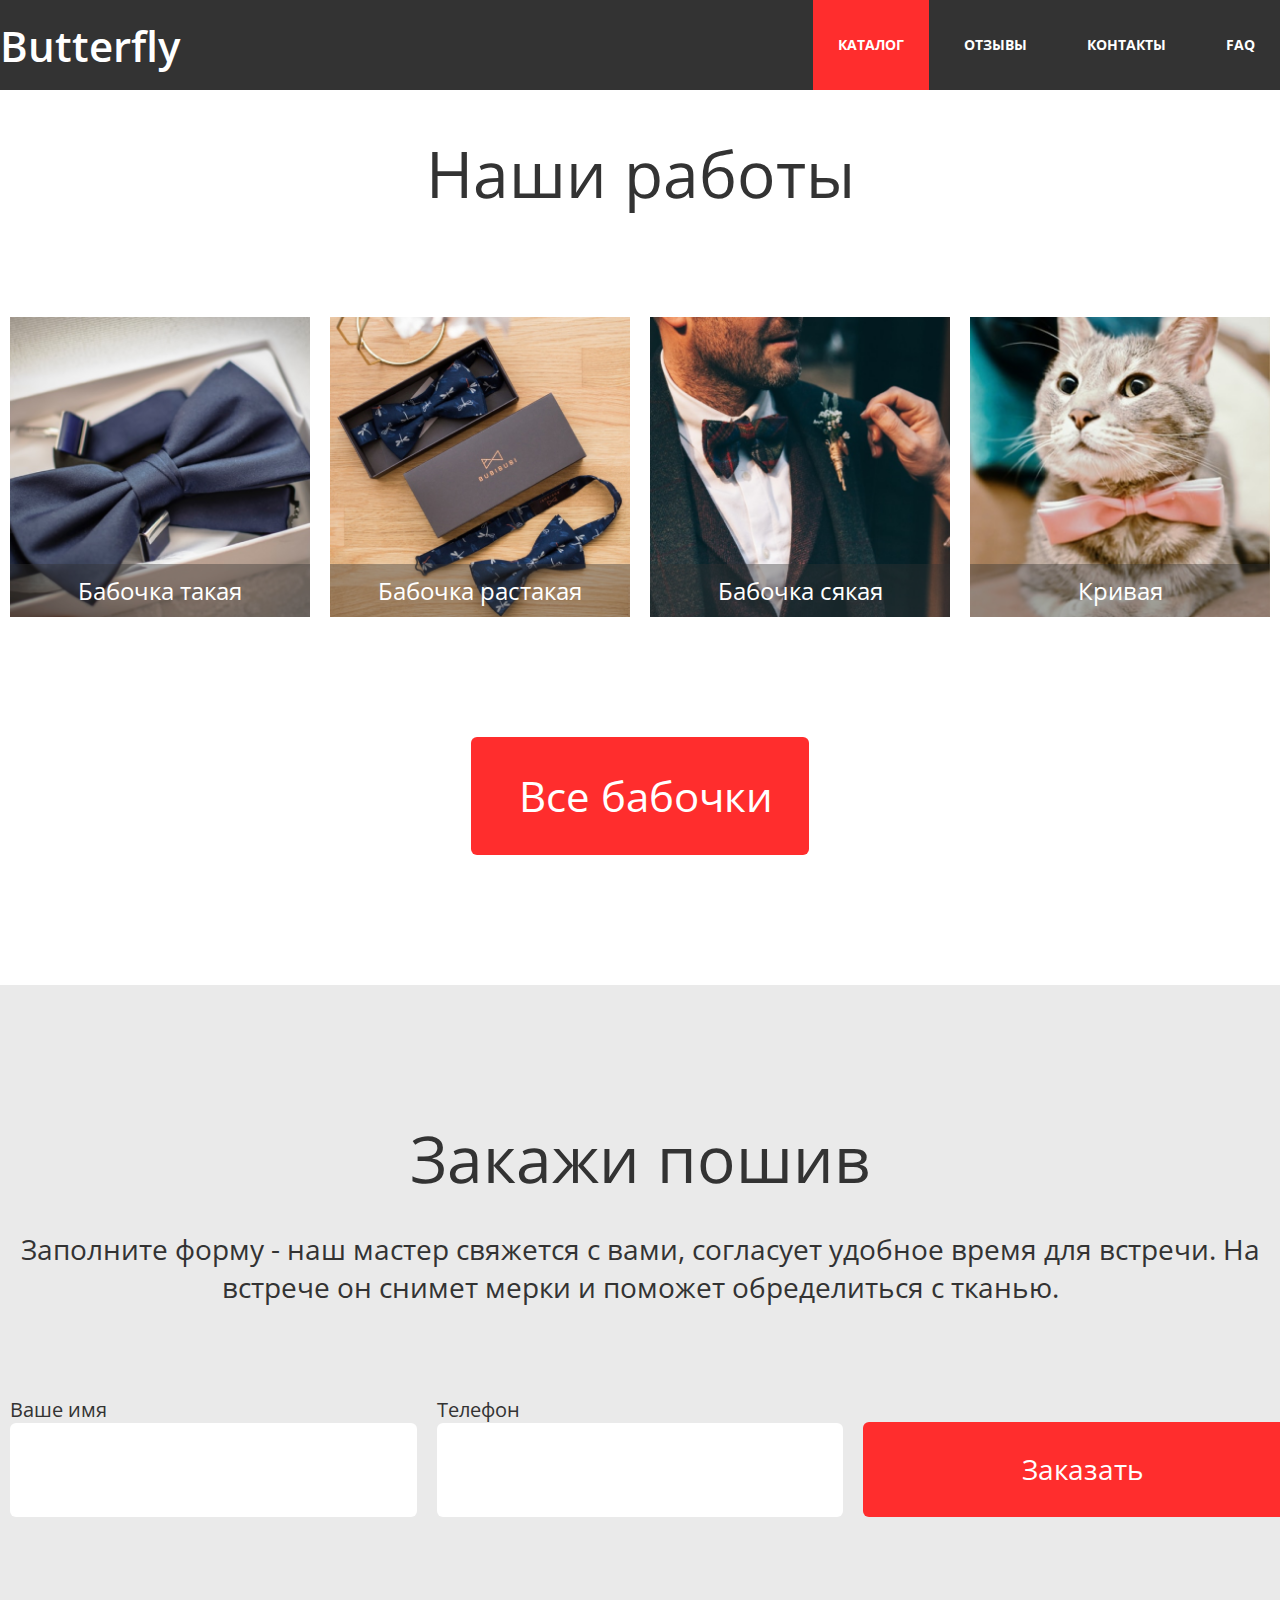
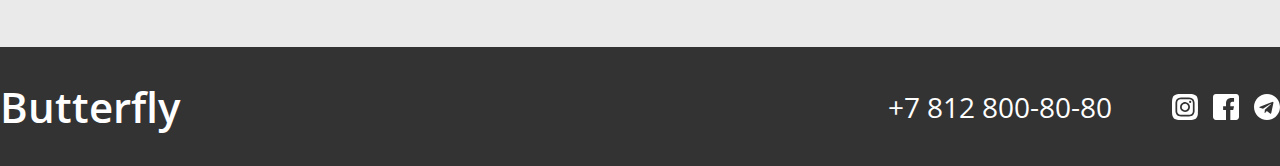
==== www/catalog.html @ e8d0cb8a "добавил вторую страницу,подключил jquery" ====
<!doctype html>
<html lang="ru">

<head>
  <meta charset="UTF-8">
  <meta name="viewport" content="width=device-width, initial-scale=1.0">
  <title>Butterfly</title>
  <link rel="stylesheet" href="style/style.css">
</head>

<body>
  <header class="header">
    <div class="header-inner">
      <div class="header-wrap">
        <a href="index.html" class="logo">Butterfly</a>
        <nav class="main-nav">
          <ul>
            <li><a href="">Каталог</a></li>
            <li><a href="">Отзывы</a></li>
            <li><a href="">Контакты</a></li>
            <li><a href="">FAQ</a></li>
          </ul>
        </nav>
        <button class="burger">menu</button>
      </div>
    </div>

  </header>

  <main>

    <section class="portfolio">
      <div class="portfolio-inner">
        <h2 class="portfolio-title">Наши работы</h2>
        <div class="portfolio-visual">
          <figure class="portfolio-figure">
            <img src="images/one-butterfly.png" alt="одна синяя галстук-бабочка" class="portfolio-image">
            <figcaption class="portfolio-desc">Бабочка такая</figcaption>
          </figure>
          <figure class="portfolio-figure">
            <img src="images/two-butterfly.jpg" alt="две синие галстук-бабочки" class="portfolio-image">
            <figcaption class="portfolio-desc">Бабочка растакая</figcaption>
          </figure>
          <figure class="portfolio-figure">
            <img src="images/men-butterfly.png" alt="мужчина в галстук-бабочке" class="portfolio-image">
            <figcaption class="portfolio-desc">Бабочка сякая</figcaption>
          </figure>
          <figure class="portfolio-figure">
            <img src="images/cat-butterfly.png" alt="кот в галстук-бабочке" class="portfolio-image">
            <figcaption class="portfolio-desc">Кривая</figcaption>
          </figure>
        </div>

      <a href="#" class="btn">       Все бабочки       </a>
      </div>
    </section>

    <section class="order">
      <div class="order-inner">
        <h2 class="order-title">Закажи пошив</h2>
        <p class="order-text">Заполните форму - наш мастер свяжется с вами, согласует удобное время для встречи. На встрече он снимет мерки и
          поможет обределиться с тканью.</p>
        <form action="#" class="form">
          <div class="form-field form-field-half">
            <label for="name" class="form-label">Ваше имя</label>
            <input id="name" type="text" class="form-input">
          </div>
          <div class="form-field form-field-half">
            <label for="phone" class="form-label">Телефон</label>
            <input id="phone" type="text" class="form-input">
          </div>
          <div class="form-field form-field-third">
            <button type="submit" class="btn btn-form">Заказать</button>
          </div>
        </form>
      </div>


    </section>
  </main>



  <footer class="footer">
    <div class="footer-inner">
      <div class="footer-wrap">
        <a href="#" class="logo">Butterfly</a>
        <a href="tel: +78008000000" class="phone">+7 812 800-80-80</a>
        <ul class="social">
          <li class="social-item">
            <a href="#" class="social-link" style="background-image: url(images/icon-instagram.svg);">
              <span class="social-text">Наш аккаунт в Инстаграмм</span>
            </a>
          </li>
          <li class="social-item">
            <a href="#" class="social-link" style="background-image: url(images/icon-facebook.svg);">
              <span class="social-text">Наш аккаунт в Facebook</span>
            </a>
          </li>
          <li class="social-item">
            <a href="#" class="social-link" style="background-image: url(images/icon-telegram.svg);">
              <span class="social-text">Наш аккаунт в Telegram</span>
            </a>
          </li>
      </div>
    </div>

  </footer>
  <script src="scripts/jquery-3.6.0.min.js"></script>
  <script src="scripts/script.js"></script>
</body>

</html>
---- www/style/style.css ----
/* open-sans-regular - latin_cyrillic */
@font-face {
  font-family: "Open Sans";
  font-style: normal;
  font-weight: 400;
  src: local(""), url("../fonts/open-sans-v27-latin_cyrillic-regular.woff2") format("woff2"), url("../fonts/open-sans-v27-latin_cyrillic-regular.woff") format("woff");
  /* Chrome 6+, Firefox 3.6+, IE 9+, Safari 5.1+ */
}
/* open-sans-600 - latin_cyrillic */
@font-face {
  font-family: "Open Sans";
  font-style: normal;
  font-weight: 600;
  src: local(""), url("../fonts/open-sans-v27-latin_cyrillic-600.woff2") format("woff2"), url("../fonts/open-sans-v27-latin_cyrillic-600.woff") format("woff");
  /* Chrome 6+, Firefox 3.6+, IE 9+, Safari 5.1+ */
}
/* open-sans-700 - latin_cyrillic */
@font-face {
  font-family: "Open Sans";
  font-style: normal;
  font-weight: 700;
  src: local(""), url("../fonts/open-sans-v27-latin_cyrillic-700.woff2") format("woff2"), url("../fonts/open-sans-v27-latin_cyrillic-700.woff") format("woff");
  /* Chrome 6+, Firefox 3.6+, IE 9+, Safari 5.1+ */
}
* {
  box-sizing: border-box;
}

body {
  margin: 0;
  font-family: "Open Sans", Arial, "Helvetica Neue", Helvetica, sans-serif;
}

img {
  display: block;
  width: 100%;
}

body {
  font-family: "Open Sans", Arial, "Helvetica Neue", Helvetica, sans-serif;
}

.header {
  position: fixed;
  top: 0;
  left: 0;
  z-index: 1000;
  width: 100%;
  background-color: #333333;
  color: #FFF;
}

.header-inner {
  max-width: 1293px;
  margin: 0 auto;
}

.header-wrap {
  display: flex;
  align-items: center;
}

.burger {
  display: none;
}
@media (max-width: 767px) {
  .burger {
    display: block;
    margin: 20px 0 20px auto;
  }
}

.logo {
  margin-right: auto;
  font-weight: 600;
  font-size: 42px;
  line-height: 57px;
  color: inherit;
  text-decoration: none;
}
@media (max-width: 1279px) {
  .logo {
    font-size: 36px;
    line-height: 49px;
  }
}
@media (max-width: 767px) {
  .logo {
    margin: 0;
    font-size: 28px;
    line-height: 38px;
  }
}

@media (max-width: 767px) {
  .main-nav {
    position: absolute;
    display: none;
    top: 100%;
    left: 0;
    width: 100%;
    padding: 15px 0 25px;
    background-color: #333333;
  }
}
.main-nav ul {
  display: flex;
  margin: 0;
  padding: 0;
  list-style: none;
}
@media (max-width: 767px) {
  .main-nav ul {
    display: initial;
    text-align: center;
  }
}
.main-nav li {
  padding: 33px 25px;
  margin-left: 10px;
}
@media (max-width: 767px) {
  .main-nav li {
    padding: 8px 25px;
    margin-top: 10px;
    margin-left: 0;
  }
}
.main-nav li:first-child {
  margin-left: 0;
  background-color: #FF2D2D;
}
@media (max-width: 767px) {
  .main-nav li:first-child {
    background-color: #333333;
  }
}
.main-nav a {
  font-weight: 700;
  font-size: 14px;
  line-height: 24px;
  color: inherit;
  text-decoration: none;
  text-transform: uppercase;
}

.promo {
  background-image: url(/images/bg-men-glasses.jpg);
  background-repeat: no-repeat;
  background-size: cover;
  background-position: center;
  text-align: center;
}

.promo-fade {
  padding-top: 235px;
  padding-bottom: 214px;
  background: rgba(51, 51, 51, 0.4);
}
@media (max-width: 1279px) {
  .promo-fade {
    padding-top: 220px;
    padding-bottom: 190px;
  }
}
@media (max-width: 767px) {
  .promo-fade {
    padding-top: 145px;
    padding-bottom: 100px;
  }
}

.promo-inner {
  max-width: 1293px;
  margin: 0 auto;
}

.promo-title {
  margin: 0 0 100px;
  font-weight: 600;
  font-size: 72px;
  line-height: 98px;
  color: #FFF;
}
@media (max-width: 1279px) {
  .promo-title {
    font-size: 54px;
    line-height: 74px;
  }
}
@media (max-width: 767px) {
  .promo-title {
    font-size: 32px;
    line-height: 44px;
    margin-bottom: 80px;
  }
}

.btn {
  display: inline-block;
  text-align: center;
  padding: 30px 36px 31px 48px;
  font-size: 42px;
  line-height: 57px;
  color: #FFF;
  background-color: #FF2D2D;
  border-radius: 6px;
  text-decoration: none;
}
@media (max-width: 767px) {
  .btn {
    padding: 20px 14px;
    font-size: 24px;
    line-height: 33px;
  }
}

.btn-form {
  position: absolute;
  bottom: 0;
  font-family: "Open Sans", Arial, "Helvetica Neue", Helvetica, sans-serif;
  width: 100%;
  font-size: 28px;
  line-height: 34px;
  border: none;
}
@media (max-width: 1279px) {
  .btn-form {
    position: relative;
    margin-top: 40px;
    top: 0;
  }
}

.portfolio {
  padding: 130px 0;
  text-align: center;
}
@media (max-width: 1279px) {
  .portfolio {
    padding: 120px 0;
  }
}
@media (max-width: 767px) {
  .portfolio {
    padding: 90px 0;
  }
}

.portfolio-inner {
  max-width: 1293px;
  margin: 0 auto;
}

.portfolio-title {
  margin: 0;
  font-family: "Open Sans", Arial, "Helvetica Neue", Helvetica, sans-serif;
  font-weight: 400;
  font-size: 64px;
  line-height: 87px;
  text-align: center;
  color: #333333;
}
@media (max-width: 1279px) {
  .portfolio-title {
    font-size: 60px;
    line-height: 82px;
  }
}
@media (max-width: 767px) {
  .portfolio-title {
    font-size: 36px;
    line-height: 49px;
  }
}

.portfolio-visual {
  display: flex;
  justify-content: space-between;
  margin-top: 100px;
  margin-bottom: 120px;
}
@media (max-width: 1279px) {
  .portfolio-visual {
    display: flex;
    flex-wrap: wrap;
    margin: 80px 0;
  }
}
@media (max-width: 767px) {
  .portfolio-visual {
    display: block;
    margin: 60px 0;
  }
}

.portfolio-figure {
  flex-basis: 50%;
  position: relative;
  margin: 0 10px;
}
@media (max-width: 1279px) {
  .portfolio-figure {
    flex-basis: 50%;
    margin: 10px;
    margin-left: -10px;
    margin-right: -10px;
  }
}
@media (max-width: 767px) {
  .portfolio-figure {
    margin-left: 0;
    margin-right: 0;
    margin-top: 20px;
  }
}

.portfolio-desc {
  position: absolute;
  left: 0;
  bottom: 0;
  width: 100%;
  padding: 10px 15px;
  font-size: 24px;
  line-height: 33px;
  background-color: rgba(51, 51, 51, 0.4);
  color: #FFF;
}
@media (max-width: 1279px) {
  .portfolio-desc {
    padding: 20px 0;
  }
}
@media (max-width: 767px) {
  .portfolio-desc {
    padding: 20px 0;
  }
}

.order {
  padding: 130px 0;
  background-color: rgba(51, 51, 51, 0.1);
}

.order-inner {
  max-width: 1293px;
  margin: 0 auto;
}

.order-title {
  margin: 0;
  font-family: "Open Sans", Arial, "Helvetica Neue", Helvetica, sans-serif;
  font-weight: 400;
  font-size: 64px;
  line-height: 87px;
  text-align: center;
  color: #333333;
}
@media (max-width: 1279px) {
  .order-title {
    font-size: 60px;
    line-height: 82px;
  }
}
@media (max-width: 767px) {
  .order-title {
    font-size: 36px;
    line-height: 49px;
  }
}

.order-text {
  font-size: 28px;
  line-height: 38px;
  text-align: center;
  color: #333333;
}
@media (max-width: 767px) {
  .order-text {
    font-size: 18px;
    line-height: 25px;
  }
}

.form {
  display: flex;
  flex-wrap: wrap;
  width: 100%;
  margin-top: 90px;
}

.form-field {
  flex-basis: 33.33%;
  padding-left: 10px;
  padding-right: 10px;
}
@media (max-width: 1279px) {
  .form-field {
    flex-basis: 50%;
  }
}
@media (max-width: 767px) {
  .form-field {
    flex-basis: 100%;
  }
}

@media (max-width: 767px) {
  .form-field-half {
    padding: 0;
  }
}

.form-field-third {
  position: relative;
}
@media (max-width: 1279px) {
  .form-field-third {
    flex-basis: 100%;
    padding: 0;
  }
}

.form-label {
  margin-bottom: 8px;
  font-size: 20px;
  line-height: 27px;
  color: #333333;
}

.form-input {
  width: 100%;
  padding: 30px;
  font-family: "Open Sans", Arial, "Helvetica Neue", Helvetica, sans-serif;
  font-size: 28px;
  line-height: 34px;
  background-color: #FFF;
  color: #333333;
  border: none;
  border-radius: 6px;
}

.footer {
  padding: 31px 0;
  color: #FFF;
  background-color: #333333;
}
@media (max-width: 767px) {
  .footer {
    padding-bottom: 35px;
  }
}

.footer-inner {
  max-width: 1293px;
  margin: 0 auto;
}

.footer-wrap {
  display: flex;
  align-items: center;
}
@media (max-width: 767px) {
  .footer-wrap {
    flex-direction: column;
  }
}

.phone {
  margin-right: 45px;
  font-size: 28px;
  line-height: 38px;
  text-decoration: none;
  color: inherit;
}
@media (max-width: 1279px) {
  .phone {
    margin-right: 35px;
  }
}
@media (max-width: 767px) {
  .phone {
    margin: 0;
    padding-top: 30px;
    padding-bottom: 15px;
  }
}

.social {
  display: flex;
  padding: 0;
  margin: 0;
  list-style: none;
}

.social-link {
  display: block;
  margin-left: 15px;
  width: 26px;
  height: 26px;
  background-repeat: no-repeat;
  background-size: contain;
  background-position: center;
}

.social-text {
  opacity: 0;
  font-size: 1px;
}
/*# sourceMappingURL=[data-uri] */
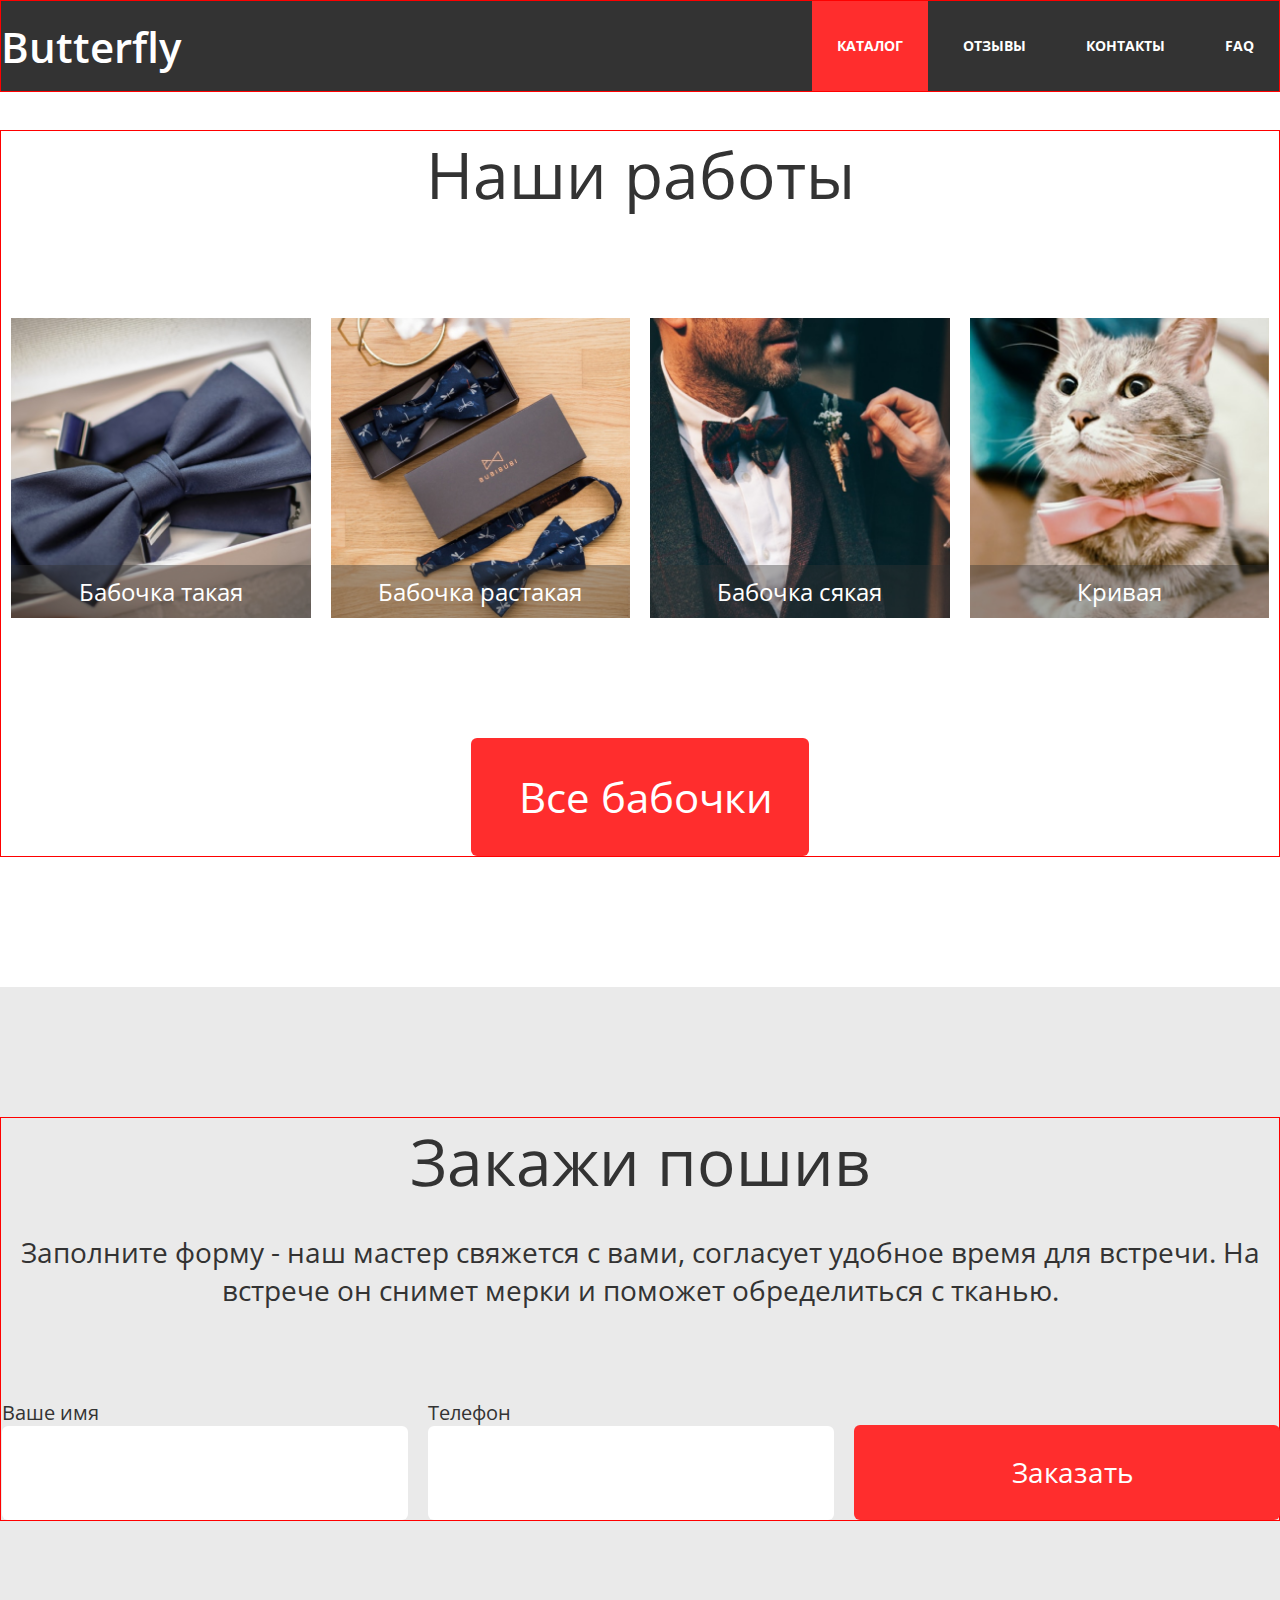
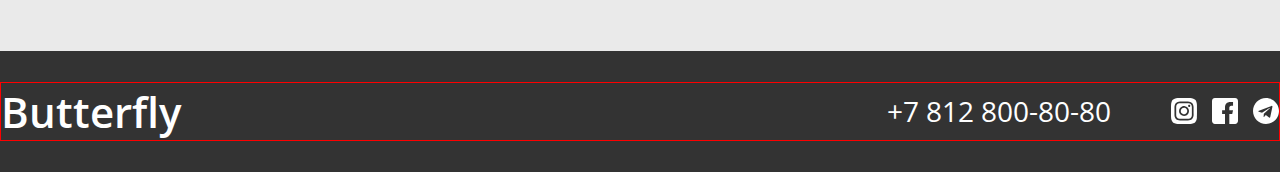
==== commit 37ad9ac2: "сделал страницу отзывов,слайдер,кнопки prev и next" ====
--- a/www/catalog.html
+++ b/www/catalog.html
@@ -15,10 +15,10 @@
         <a href="index.html" class="logo">Butterfly</a>
         <nav class="main-nav">
           <ul>
-            <li><a href="">Каталог</a></li>
-            <li><a href="">Отзывы</a></li>
-            <li><a href="">Контакты</a></li>
-            <li><a href="">FAQ</a></li>
+            <li><a href="catalog.html">Каталог</a></li>
+            <li><a href="reviews.html">Отзывы</a></li>
+            <li><a href="contacts.html">Контакты</a></li>
+            <li><a href="faq.html">FAQ</a></li>
           </ul>
         </nav>
         <button class="burger">menu</button>
--- a/www/style/style.css
+++ b/www/style/style.css
@@ -38,6 +38,99 @@
 
 body {
   font-family: "Open Sans", Arial, "Helvetica Neue", Helvetica, sans-serif;
+}
+
+/* Slider */
+.slick-slider {
+  position: relative;
+  display: block;
+  box-sizing: border-box;
+  -webkit-touch-callout: none;
+  -webkit-user-select: none;
+  -khtml-user-select: none;
+  -moz-user-select: none;
+  -ms-user-select: none;
+  user-select: none;
+  -ms-touch-action: pan-y;
+  touch-action: pan-y;
+  -webkit-tap-highlight-color: transparent;
+}
+
+.slick-list {
+  position: relative;
+  overflow: hidden;
+  display: block;
+  margin: 0;
+  padding: 0;
+}
+.slick-list:focus {
+  outline: none;
+}
+.slick-list.dragging {
+  cursor: pointer;
+  cursor: hand;
+}
+
+.slick-slider .slick-track,
+.slick-slider .slick-list {
+  -webkit-transform: translate3d(0, 0, 0);
+  -moz-transform: translate3d(0, 0, 0);
+  -ms-transform: translate3d(0, 0, 0);
+  -o-transform: translate3d(0, 0, 0);
+  transform: translate3d(0, 0, 0);
+}
+
+.slick-track {
+  position: relative;
+  left: 0;
+  top: 0;
+  display: block;
+  margin-left: auto;
+  margin-right: auto;
+}
+.slick-track:before, .slick-track:after {
+  content: "";
+  display: table;
+}
+.slick-track:after {
+  clear: both;
+}
+.slick-loading .slick-track {
+  visibility: hidden;
+}
+
+.slick-slide {
+  float: left;
+  height: 100%;
+  min-height: 1px;
+  display: none;
+}
+[dir=rtl] .slick-slide {
+  float: right;
+}
+.slick-slide img {
+  display: block;
+}
+.slick-slide.slick-loading img {
+  display: none;
+}
+.slick-slide.dragging img {
+  pointer-events: none;
+}
+.slick-initialized .slick-slide {
+  display: block;
+}
+.slick-loading .slick-slide {
+  visibility: hidden;
+}
+.slick-vertical .slick-slide {
+  display: block;
+  height: auto;
+  border: 1px solid transparent;
+}
+
+.slick-arrow.slick-hidden {
+  display: none;
 }
 
 .header {
@@ -53,6 +146,7 @@
 .header-inner {
   max-width: 1293px;
   margin: 0 auto;
+  border: 1px solid red;
 }
 
 .header-wrap {
@@ -92,6 +186,16 @@
   }
 }
 
+@media (min-width: 1280px) {
+  .main-nav {
+    display: block !important;
+  }
+}
+@media (min-width: 768px) {
+  .main-nav {
+    display: block !important;
+  }
+}
 @media (max-width: 767px) {
   .main-nav {
     position: absolute;
@@ -173,6 +277,7 @@
 .promo-inner {
   max-width: 1293px;
   margin: 0 auto;
+  border: 1px solid red;
 }
 
 .promo-title {
@@ -206,6 +311,7 @@
   background-color: #FF2D2D;
   border-radius: 6px;
   text-decoration: none;
+  cursor: pointer;
 }
 @media (max-width: 767px) {
   .btn {
@@ -250,6 +356,7 @@
 .portfolio-inner {
   max-width: 1293px;
   margin: 0 auto;
+  border: 1px solid red;
 }
 
 .portfolio-title {
@@ -345,6 +452,7 @@
 .order-inner {
   max-width: 1293px;
   margin: 0 auto;
+  border: 1px solid red;
 }
 
 .order-title {
@@ -382,11 +490,100 @@
   }
 }
 
+.contacts {
+  padding-top: 230px;
+  padding-bottom: 130px;
+}
+
+.contacts-inner {
+  max-width: 1293px;
+  margin: 0 auto;
+  border: 1px solid red;
+}
+
+.contacts-title {
+  margin: 0;
+  font-family: "Open Sans", Arial, "Helvetica Neue", Helvetica, sans-serif;
+  font-weight: 400;
+  font-size: 64px;
+  line-height: 87px;
+  text-align: center;
+  color: #333333;
+}
+@media (max-width: 1279px) {
+  .contacts-title {
+    font-size: 60px;
+    line-height: 82px;
+  }
+}
+@media (max-width: 767px) {
+  .contacts-title {
+    font-size: 36px;
+    line-height: 49px;
+  }
+}
+
+.contacts-wrap {
+  display: flex;
+}
+
+.contacts-content {
+  display: none;
+}
+.contacts-content.active {
+  display: block;
+}
+
+.contacts-text {
+  flex-basis: 40%;
+  font-size: 24px;
+  line-height: 33px;
+  list-style: none;
+}
+.contacts-text li {
+  list-style: none;
+  margin-bottom: 20px;
+}
+
+.contacts-visual {
+  flex-basis: 60%;
+}
+
+.tabs {
+  display: flex;
+  justify-content: center;
+  margin-top: 80px;
+  margin-bottom: 40px;
+  padding: 0;
+  list-style: none;
+}
+
+.tabs-item {
+  margin: 0 25px;
+}
+
+.tabs-link {
+  font-weight: 600;
+  font-size: 22px;
+  line-height: 24px;
+  color: rgba(0, 0, 0, 0.8);
+  text-decoration: none;
+  text-transform: uppercase;
+}
+.tabs-link.active {
+  color: red;
+}
+
 .form {
   display: flex;
   flex-wrap: wrap;
   width: 100%;
   margin-top: 90px;
+}
+@media (min-width: 1280px) {
+  .form {
+    margin-left: -9px;
+  }
 }
 
 .form-field {
@@ -454,6 +651,7 @@
 .footer-inner {
   max-width: 1293px;
   margin: 0 auto;
+  border: 1px solid red;
 }
 
 .footer-wrap {
@@ -507,4 +705,198 @@
   opacity: 0;
   font-size: 1px;
 }
-/*# sourceMappingURL=[data-uri] */
+
+.faq {
+  padding-top: 240px;
+  padding-bottom: 130px;
+}
+
+.faq-inner {
+  max-width: 1293px;
+  margin: 0 auto;
+  border: 1px solid red;
+}
+
+.faq-title {
+  margin: 0;
+  font-family: "Open Sans", Arial, "Helvetica Neue", Helvetica, sans-serif;
+  font-weight: 400;
+  font-size: 64px;
+  line-height: 87px;
+  text-align: center;
+  color: #333333;
+  margin-bottom: 80px;
+}
+@media (max-width: 1279px) {
+  .faq-title {
+    font-size: 60px;
+    line-height: 82px;
+  }
+}
+@media (max-width: 767px) {
+  .faq-title {
+    font-size: 36px;
+    line-height: 49px;
+  }
+}
+
+.accordeon {
+  margin-top: 40px;
+  border: 1px solid rgba(255, 45, 45, 0.2);
+  border-radius: 4px;
+}
+
+.accordeon-question {
+  position: relative;
+  display: block;
+  width: 100%;
+  padding: 30px;
+  text-align: left;
+  font-family: "Open Sans", Arial, "Helvetica Neue", Helvetica, sans-serif;
+  font-weight: 300;
+  font-size: 36px;
+  line-height: 49px;
+  background-color: #fff;
+  border: none;
+  cursor: pointer;
+}
+
+.accordeon-answear {
+  display: none;
+  font-weight: 300;
+  font-size: 18px;
+  line-height: 25px;
+  padding-top: 25px;
+  padding-bottom: 25px;
+  padding-left: 25px;
+}
+
+.accordeon-icon {
+  position: absolute;
+  width: 40px;
+  height: 40px;
+  left: 1206.11px;
+  top: 31px;
+}
+
+.accordeon-icon-minus {
+  height: 2px;
+  top: 49px;
+}
+
+.reviews {
+  padding-top: 240px;
+  padding-bottom: 130px;
+}
+
+.reviews-inner {
+  max-width: 1293px;
+  margin: 0 auto;
+  border: 1px solid red;
+}
+
+.reviews-title {
+  margin: 0;
+  font-family: "Open Sans", Arial, "Helvetica Neue", Helvetica, sans-serif;
+  font-weight: 400;
+  font-size: 64px;
+  line-height: 87px;
+  text-align: center;
+  color: #333333;
+}
+@media (max-width: 1279px) {
+  .reviews-title {
+    font-size: 60px;
+    line-height: 82px;
+  }
+}
+@media (max-width: 767px) {
+  .reviews-title {
+    font-size: 36px;
+    line-height: 49px;
+  }
+}
+
+.reviews-wrap {
+  margin-top: 80px;
+  width: 66.66%;
+  margin: 70px auto 0;
+}
+
+.reviews-ava {
+  flex-basis: 37, 5%;
+}
+
+.reviews-photo {
+  width: 304px;
+  height: 304px;
+}
+
+.reviews-content {
+  flex-basis: 62, 5%;
+  margin-left: 22px;
+}
+
+.review-name {
+  font-size: 48px;
+  line-height: 65px;
+}
+
+.review-quote {
+  margin: 40px 0 0 0;
+  font-size: 24px;
+  line-height: 33px;
+}
+
+.reviews-slider {
+  position: relative;
+  display: flex !important;
+}
+
+.slick-arrow {
+  position: absolute;
+  top: 0;
+  bottom: 0;
+  margin: auto;
+  width: 60px;
+  height: 60px;
+  font-size: 0;
+  border: none;
+  background-size: contain;
+  cursor: pointer;
+}
+
+.slick-prev {
+  background-image: url("../images/arrow-prev.png");
+  left: -198px;
+}
+
+.slick-next {
+  background-image: url("../images/arrow-next.png");
+  right: -198px;
+}
+
+.slick-dots {
+  display: flex;
+  justify-content: center;
+  padding: 0;
+  margin: 0;
+  list-style: none;
+}
+.slick-dots li {
+  margin: 0 5px;
+}
+.slick-dots .slick-active button {
+  background-color: #FF2D2D;
+}
+.slick-dots button {
+  width: 18px;
+  height: 18px;
+  padding: 0;
+  font-size: 0;
+  border: 2px solid #FF2D2D;
+  border-radius: 50%;
+  background-color: rgba(0, 0, 0, 0);
+  cursor: pointer;
+}
+/*# sourceMappingURL=[data-uri] */
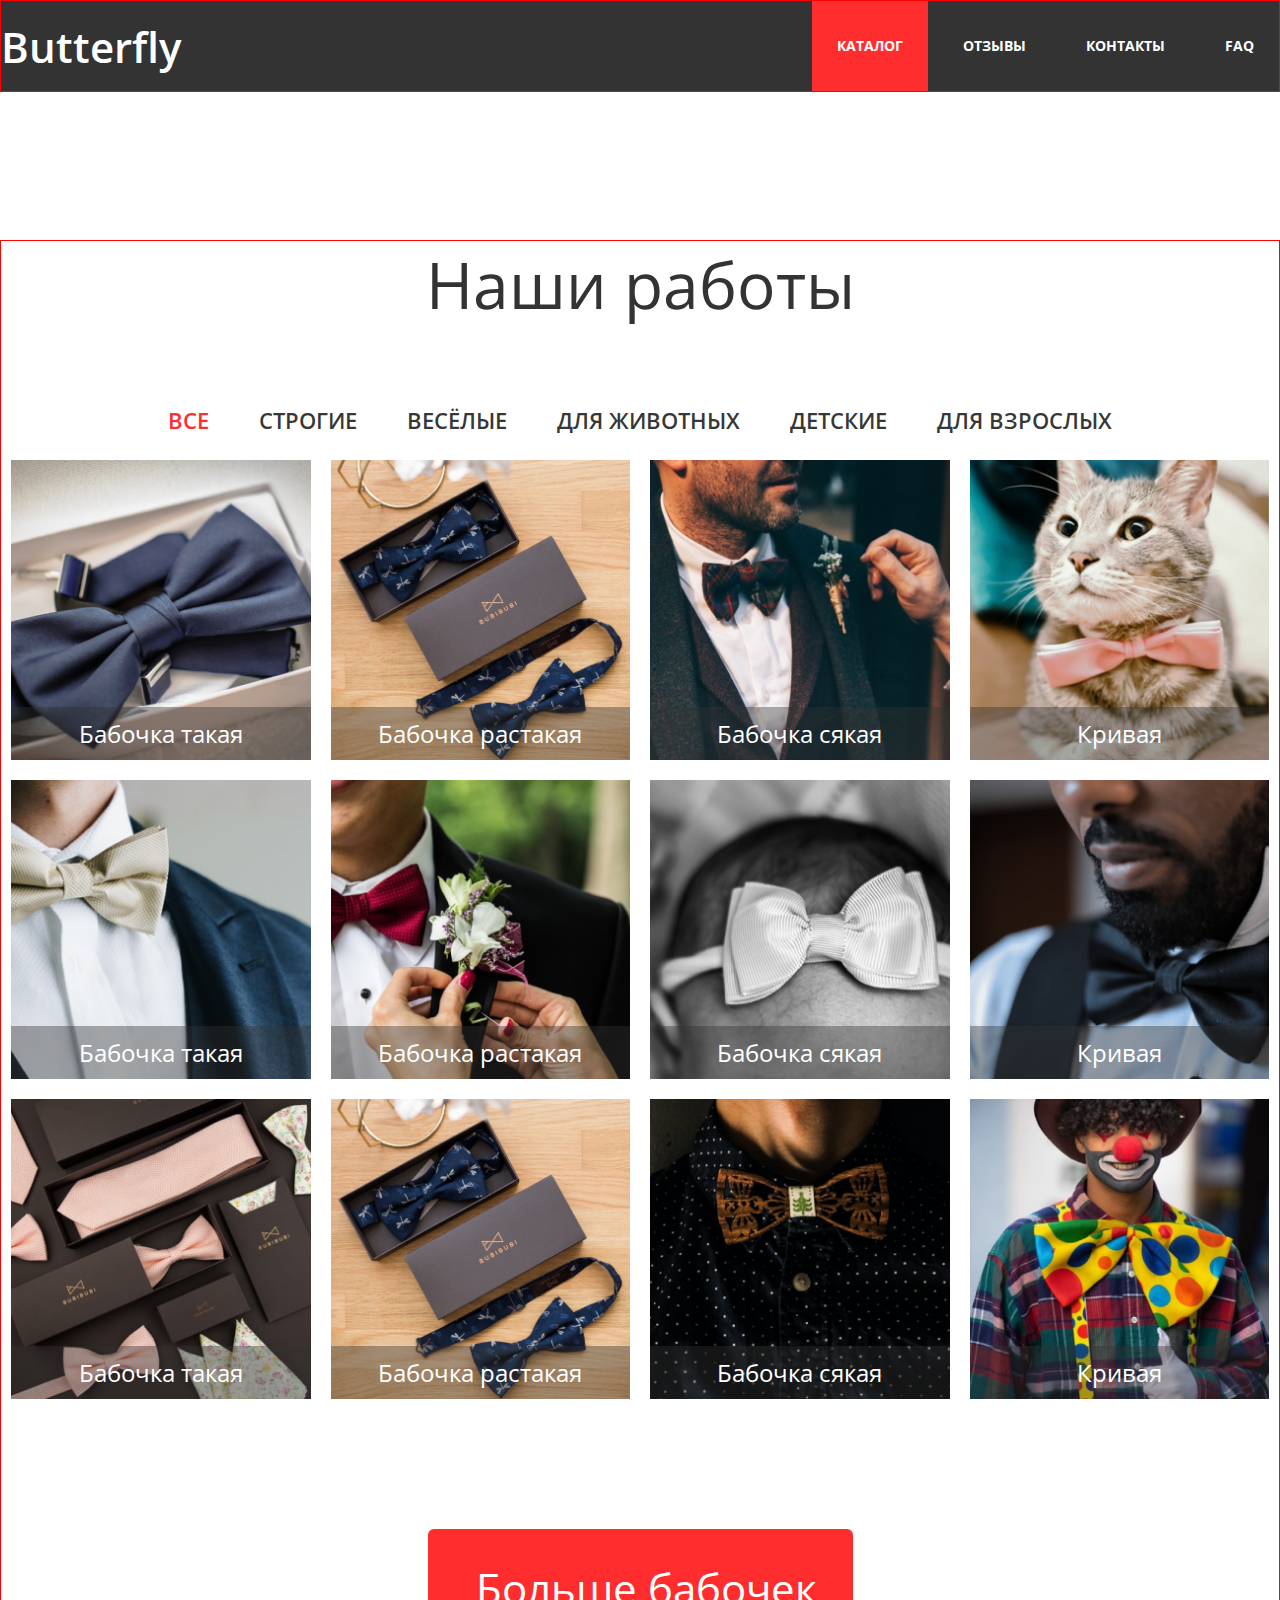
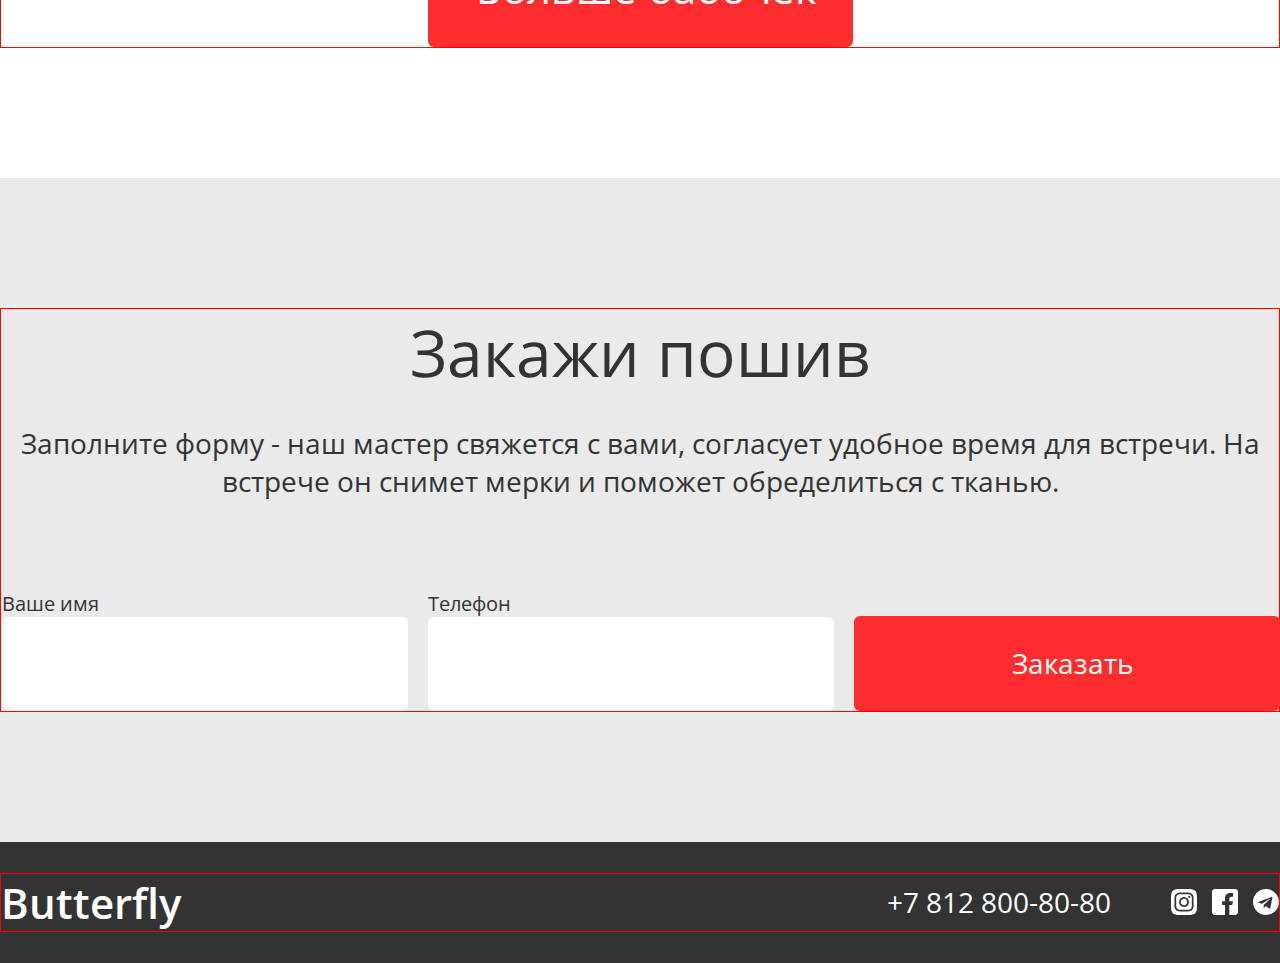
==== commit 76dbfb1d: "сделал фильтрацию на странице каталога" ====
--- a/www/catalog.html
+++ b/www/catalog.html
@@ -29,29 +29,107 @@
 
   <main>
 
-    <section class="portfolio">
+    <section class="portfolio portfolio-catalog">
       <div class="portfolio-inner">
         <h2 class="portfolio-title">Наши работы</h2>
-        <div class="portfolio-visual">
-          <figure class="portfolio-figure">
-            <img src="images/one-butterfly.png" alt="одна синяя галстук-бабочка" class="portfolio-image">
+
+        <ul class="filter">
+          <li class="filter-item">
+            <a href="#" class="filter-link active" data-filter="all">Все</a>
+          </li>
+          <li class="filter-item">
+            <a href="#" class="filter-link" data-filter="strict">Строгие</a>
+          </li>
+          <li class="filter-item">
+            <a href="#" class="filter-link" data-filter="fun">Весёлые</a>
+          </li>
+          <li class="filter-item">
+            <a href="#" class="filter-link" data-filter="pets">Для животных</a>
+          </li>
+          <li class="filter-item">
+            <a href="#" class="filter-link" data-filter="kids">Детские</a>
+          </li>
+          <li class="filter-item">
+            <a href="#" class="filter-link" data-filter="adult">Для взрослых</a>
+          </li>
+        </ul>
+
+        <ul class="catalog-list">
+          <li class="catalog-item" data-type="strict">
+            <figure class="portfolio-figure">
+            <img src="images/one-butterfly.png" alt="" class="portfolio-image">
             <figcaption class="portfolio-desc">Бабочка такая</figcaption>
           </figure>
-          <figure class="portfolio-figure">
-            <img src="images/two-butterfly.jpg" alt="две синие галстук-бабочки" class="portfolio-image">
+        </li>
+          <li class="catalog-item" data-type="strict">
+            <figure class="portfolio-figure">
+            <img src="images/two-butterfly.jpg" alt="" class="portfolio-image">
             <figcaption class="portfolio-desc">Бабочка растакая</figcaption>
           </figure>
-          <figure class="portfolio-figure">
-            <img src="images/men-butterfly.png" alt="мужчина в галстук-бабочке" class="portfolio-image">
+        </li>
+          <li class="catalog-item" data-type="adult">
+            <figure class="portfolio-figure">
+            <img src="images/men-butterfly.png" alt="" class="portfolio-image">
             <figcaption class="portfolio-desc">Бабочка сякая</figcaption>
           </figure>
-          <figure class="portfolio-figure">
-            <img src="images/cat-butterfly.png" alt="кот в галстук-бабочке" class="portfolio-image">
+        </li>
+          <li class="catalog-item" data-type="pets">
+            <figure class="portfolio-figure">
+            <img src="images/cat-butterfly.png" alt="" class="portfolio-image">
             <figcaption class="portfolio-desc">Кривая</figcaption>
           </figure>
-        </div>
+        </li>
+          <li class="catalog-item" data-type="adult">
+            <figure class="portfolio-figure">
+            <img src="images/btfly-5.png" alt="" class="portfolio-image">
+            <figcaption class="portfolio-desc">Бабочка такая</figcaption>
+          </figure>
+        </li>
+          <li class="catalog-item" data-type="adult">
+            <figure class="portfolio-figure">
+            <img src="images/btfly-6.png" alt="" class="portfolio-image">
+            <figcaption class="portfolio-desc">Бабочка растакая</figcaption>
+          </figure>
+        </li>
+          <li class="catalog-item" data-type="kids">
+            <figure class="portfolio-figure">
+            <img src="images/btfly-7.png" alt="" class="portfolio-image">
+            <figcaption class="portfolio-desc">Бабочка сякая</figcaption>
+          </figure>
+        </li>
+          <li class="catalog-item" data-type="adult">
+            <figure class="portfolio-figure">
+            <img src="images/btfly-8.png" alt="" class="portfolio-image">
+            <figcaption class="portfolio-desc">Кривая</figcaption>
+          </figure>
+        </li>
+          <li class="catalog-item" data-type="strict">
+            <figure class="portfolio-figure">
+            <img src="images/btfly-9.png" alt="" class="portfolio-image">
+            <figcaption class="portfolio-desc">Бабочка такая</figcaption>
+          </figure>
+        </li>
+          <li class="catalog-item" data-type="strict">
+            <figure class="portfolio-figure">
+            <img src="images/btfly-10.png" alt="" class="portfolio-image">
+            <figcaption class="portfolio-desc">Бабочка растакая</figcaption>
+          </figure>
+        </li>
+          <li class="catalog-item" data-type="fun">
+            <figure class="portfolio-figure">
+            <img src="images/btfly-11.png" alt="" class="portfolio-image">
+            <figcaption class="portfolio-desc">Бабочка сякая</figcaption>
+          </figure>
+        </li>
+          <li class="catalog-item" data-type="fun">
+            <figure class="portfolio-figure">
+            <img src="images/btfly-12.png" alt="" class="portfolio-image">
+            <figcaption class="portfolio-desc">Кривая</figcaption>
+          </figure>
+        </li>
+        </ul>
 
-      <a href="#" class="btn">       Все бабочки       </a>
+      <a href="#" class="btn">Больше бабочек</a>
       </div>
     </section>
 
--- a/www/style/style.css
+++ b/www/style/style.css
@@ -144,7 +144,7 @@
 }
 
 .header-inner {
-  max-width: 1293px;
+  max-width: 1288px;
   margin: 0 auto;
   border: 1px solid red;
 }
@@ -275,7 +275,7 @@
 }
 
 .promo-inner {
-  max-width: 1293px;
+  max-width: 1288px;
   margin: 0 auto;
   border: 1px solid red;
 }
@@ -353,8 +353,12 @@
   }
 }
 
+.portfolio-catalog {
+  padding-top: 240px;
+}
+
 .portfolio-inner {
-  max-width: 1293px;
+  max-width: 1288px;
   margin: 0 auto;
   border: 1px solid red;
 }
@@ -444,13 +448,56 @@
   }
 }
 
+.filter {
+  display: flex;
+  justify-content: center;
+  padding: 0;
+  margin-top: 80px;
+  list-style: none;
+}
+
+.filter-item {
+  margin-left: 50px;
+}
+.filter-item:first-child {
+  margin-left: 0;
+}
+
+.filter-link {
+  font-weight: 600;
+  font-size: 22px;
+  line-height: 24px;
+  color: rgba(0, 0, 0, 0.8);
+  text-decoration: none;
+  text-transform: uppercase;
+}
+.filter-link.active {
+  color: #FF2D2D;
+}
+
+.catalog-list {
+  display: flex;
+  width: 100%;
+  flex-wrap: wrap;
+  list-style: none;
+  padding: 0;
+  padding-bottom: 120px;
+  margin: 0;
+}
+
+.catalog-item {
+  flex-basis: 25%;
+  margin-top: 10px;
+  margin-bottom: 10px;
+}
+
 .order {
   padding: 130px 0;
   background-color: rgba(51, 51, 51, 0.1);
 }
 
 .order-inner {
-  max-width: 1293px;
+  max-width: 1288px;
   margin: 0 auto;
   border: 1px solid red;
 }
@@ -496,7 +543,7 @@
 }
 
 .contacts-inner {
-  max-width: 1293px;
+  max-width: 1288px;
   margin: 0 auto;
   border: 1px solid red;
 }
@@ -649,7 +696,7 @@
 }
 
 .footer-inner {
-  max-width: 1293px;
+  max-width: 1288px;
   margin: 0 auto;
   border: 1px solid red;
 }
@@ -712,7 +759,7 @@
 }
 
 .faq-inner {
-  max-width: 1293px;
+  max-width: 1288px;
   margin: 0 auto;
   border: 1px solid red;
 }
@@ -790,7 +837,7 @@
 }
 
 .reviews-inner {
-  max-width: 1293px;
+  max-width: 1288px;
   margin: 0 auto;
   border: 1px solid red;
 }
@@ -899,4 +946,4 @@
   background-color: rgba(0, 0, 0, 0);
   cursor: pointer;
 }
-/*# sourceMappingURL=[data-uri] */
+/*# sourceMappingURL=[data-uri] */
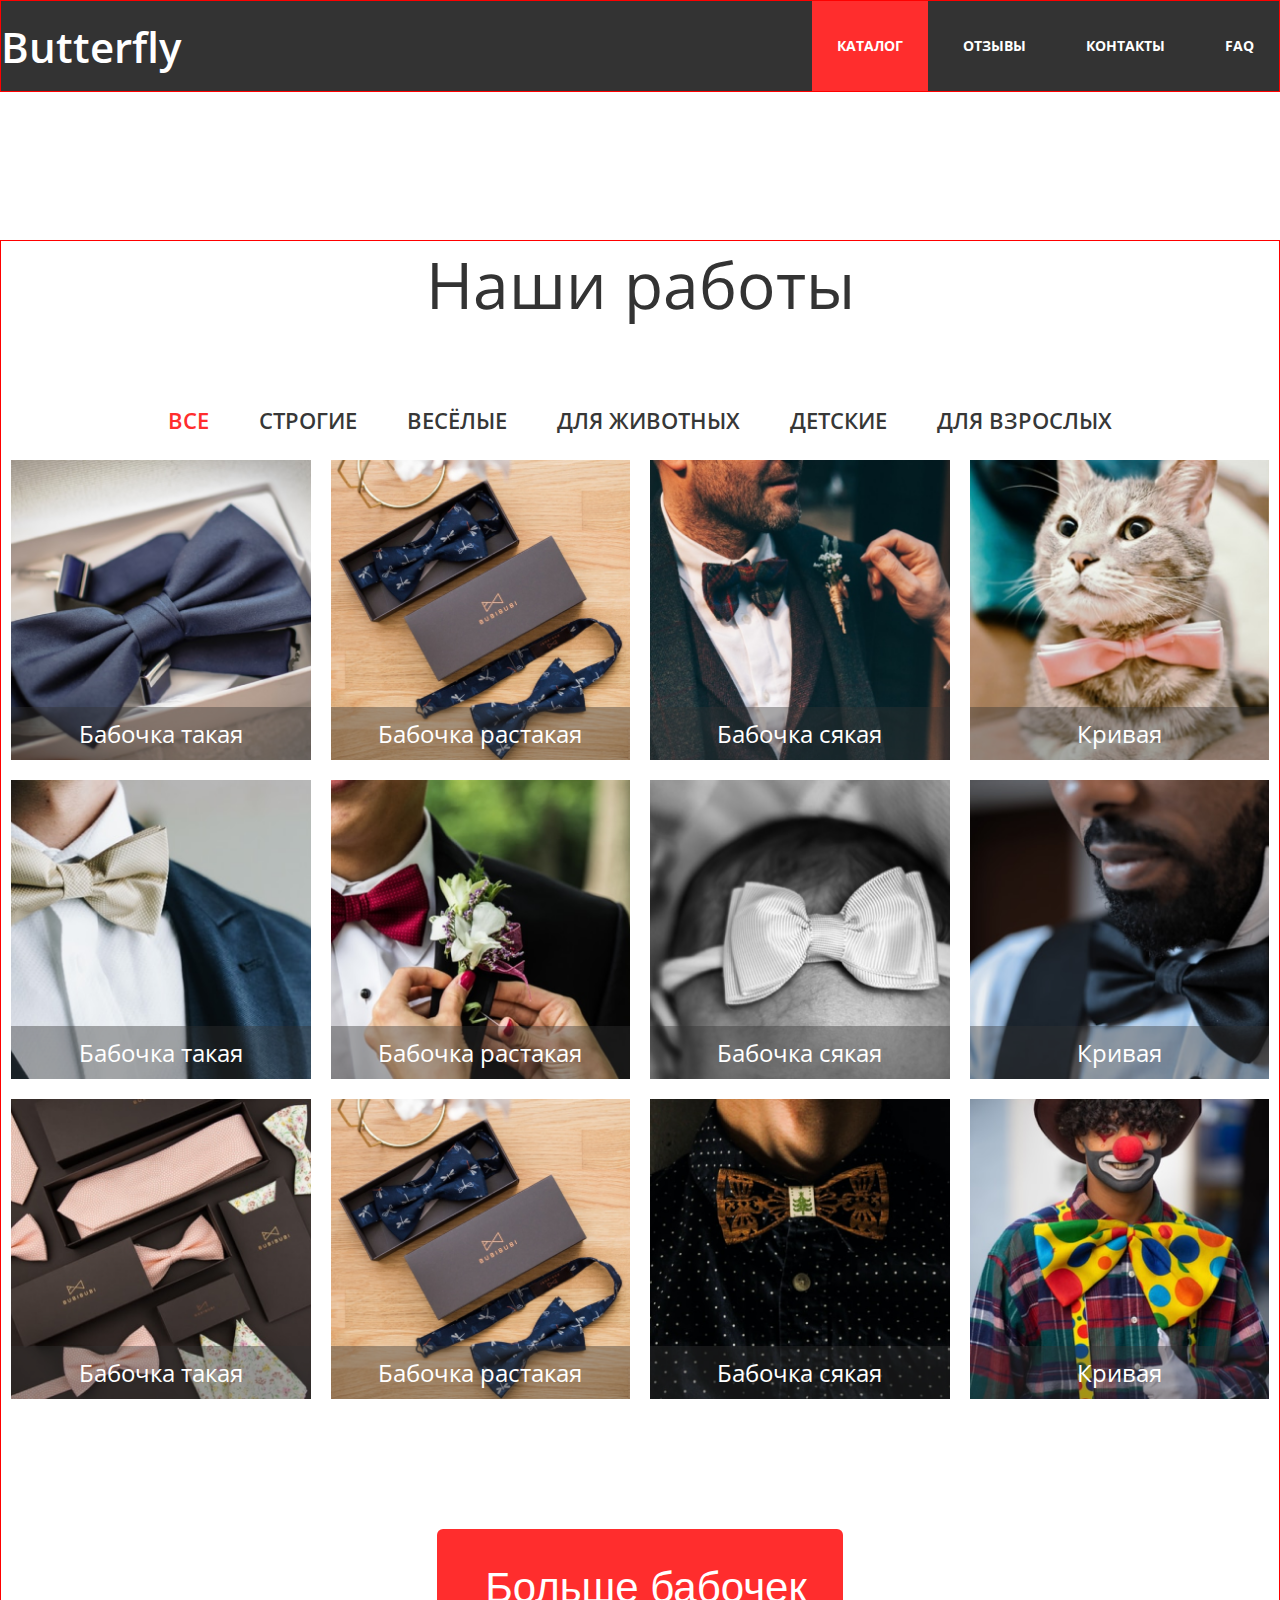
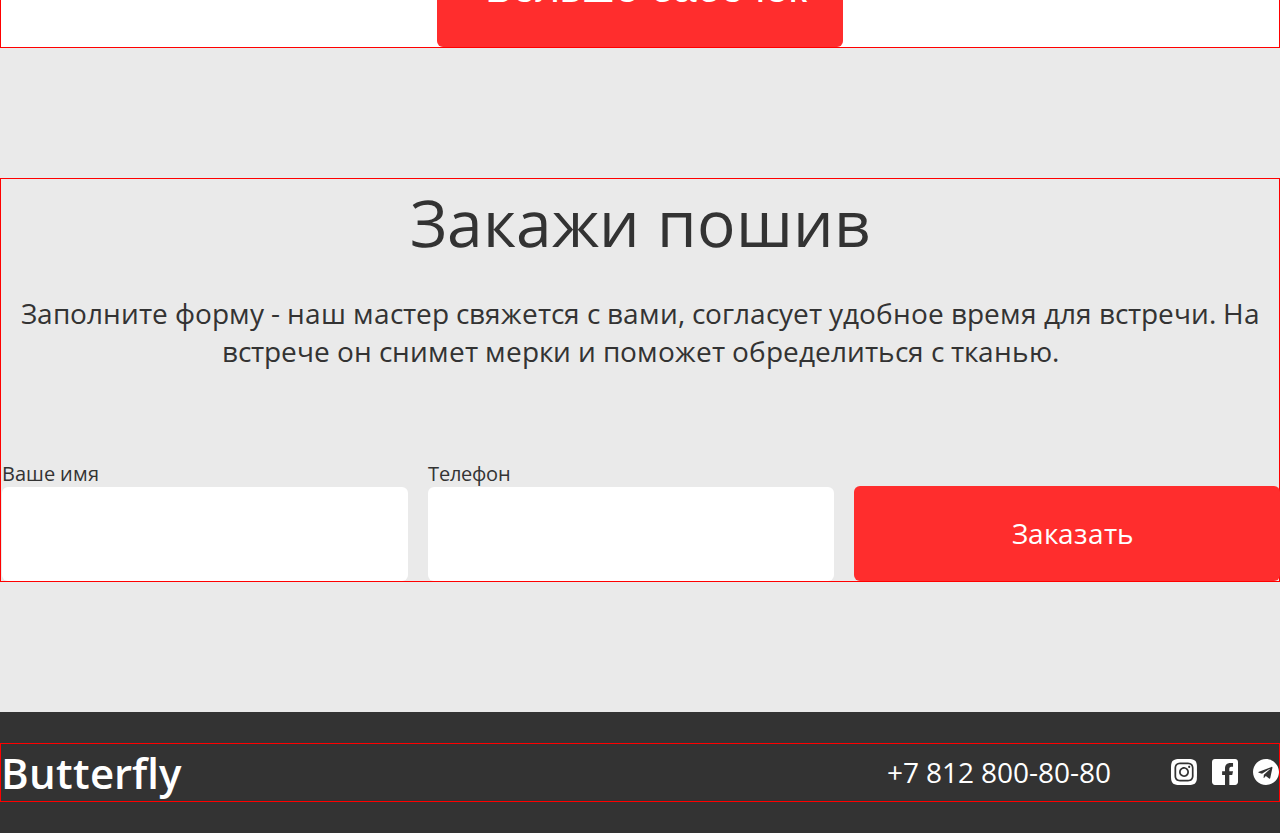
==== commit 566f43d3: "ajax,добавление контента без перезагрузки страницы" ====
--- a/www/catalog.html
+++ b/www/catalog.html
@@ -29,9 +29,9 @@
 
   <main>
 
-    <section class="portfolio portfolio-catalog">
-      <div class="portfolio-inner">
-        <h2 class="portfolio-title">Наши работы</h2>
+    <section class="catalog">
+      <div class="catalog-inner">
+        <h2 class="catalog-title">Наши работы</h2>
 
         <ul class="filter">
           <li class="filter-item">
@@ -57,25 +57,25 @@
         <ul class="catalog-list">
           <li class="catalog-item" data-type="strict">
             <figure class="portfolio-figure">
-            <img src="images/one-butterfly.png" alt="" class="portfolio-image">
+            <img src="images/one-butterfly.png" alt="Одна бабочка " class="portfolio-image">
             <figcaption class="portfolio-desc">Бабочка такая</figcaption>
           </figure>
         </li>
           <li class="catalog-item" data-type="strict">
             <figure class="portfolio-figure">
-            <img src="images/two-butterfly.jpg" alt="" class="portfolio-image">
+            <img src="images/two-butterfly.jpg" alt="Две бабочки" class="portfolio-image">
             <figcaption class="portfolio-desc">Бабочка растакая</figcaption>
           </figure>
         </li>
           <li class="catalog-item" data-type="adult">
             <figure class="portfolio-figure">
-            <img src="images/men-butterfly.png" alt="" class="portfolio-image">
+            <img src="images/men-butterfly.png" alt="Мужская бабочка" class="portfolio-image">
             <figcaption class="portfolio-desc">Бабочка сякая</figcaption>
           </figure>
         </li>
           <li class="catalog-item" data-type="pets">
             <figure class="portfolio-figure">
-            <img src="images/cat-butterfly.png" alt="" class="portfolio-image">
+            <img src="images/cat-butterfly.png" alt="Кошачья бабочка" class="portfolio-image">
             <figcaption class="portfolio-desc">Кривая</figcaption>
           </figure>
         </li>
@@ -129,7 +129,7 @@
         </li>
         </ul>
 
-      <a href="#" class="btn">Больше бабочек</a>
+      <button class="btn j-catalog-btn">Больше бабочек</button>
       </div>
     </section>
 
--- a/www/style/style.css
+++ b/www/style/style.css
@@ -338,6 +338,10 @@
   }
 }
 
+.j-catalog-btn {
+  border: none;
+}
+
 .portfolio {
   padding: 130px 0;
   text-align: center;
@@ -351,10 +355,6 @@
   .portfolio {
     padding: 90px 0;
   }
-}
-
-.portfolio-catalog {
-  padding-top: 240px;
 }
 
 .portfolio-inner {
@@ -445,6 +445,39 @@
 @media (max-width: 767px) {
   .portfolio-desc {
     padding: 20px 0;
+  }
+}
+
+.catalog {
+  padding-top: 240px;
+  text-align: center;
+}
+
+.catalog-inner {
+  max-width: 1288px;
+  margin: 0 auto;
+  border: 1px solid red;
+}
+
+.catalog-title {
+  margin: 0;
+  font-family: "Open Sans", Arial, "Helvetica Neue", Helvetica, sans-serif;
+  font-weight: 400;
+  font-size: 64px;
+  line-height: 87px;
+  text-align: center;
+  color: #333333;
+}
+@media (max-width: 1279px) {
+  .catalog-title {
+    font-size: 60px;
+    line-height: 82px;
+  }
+}
+@media (max-width: 767px) {
+  .catalog-title {
+    font-size: 36px;
+    line-height: 49px;
   }
 }
 
@@ -946,4 +979,4 @@
   background-color: rgba(0, 0, 0, 0);
   cursor: pointer;
 }
-/*# sourceMappingURL=[data-uri] */
+/*# sourceMappingURL=[data-uri] */
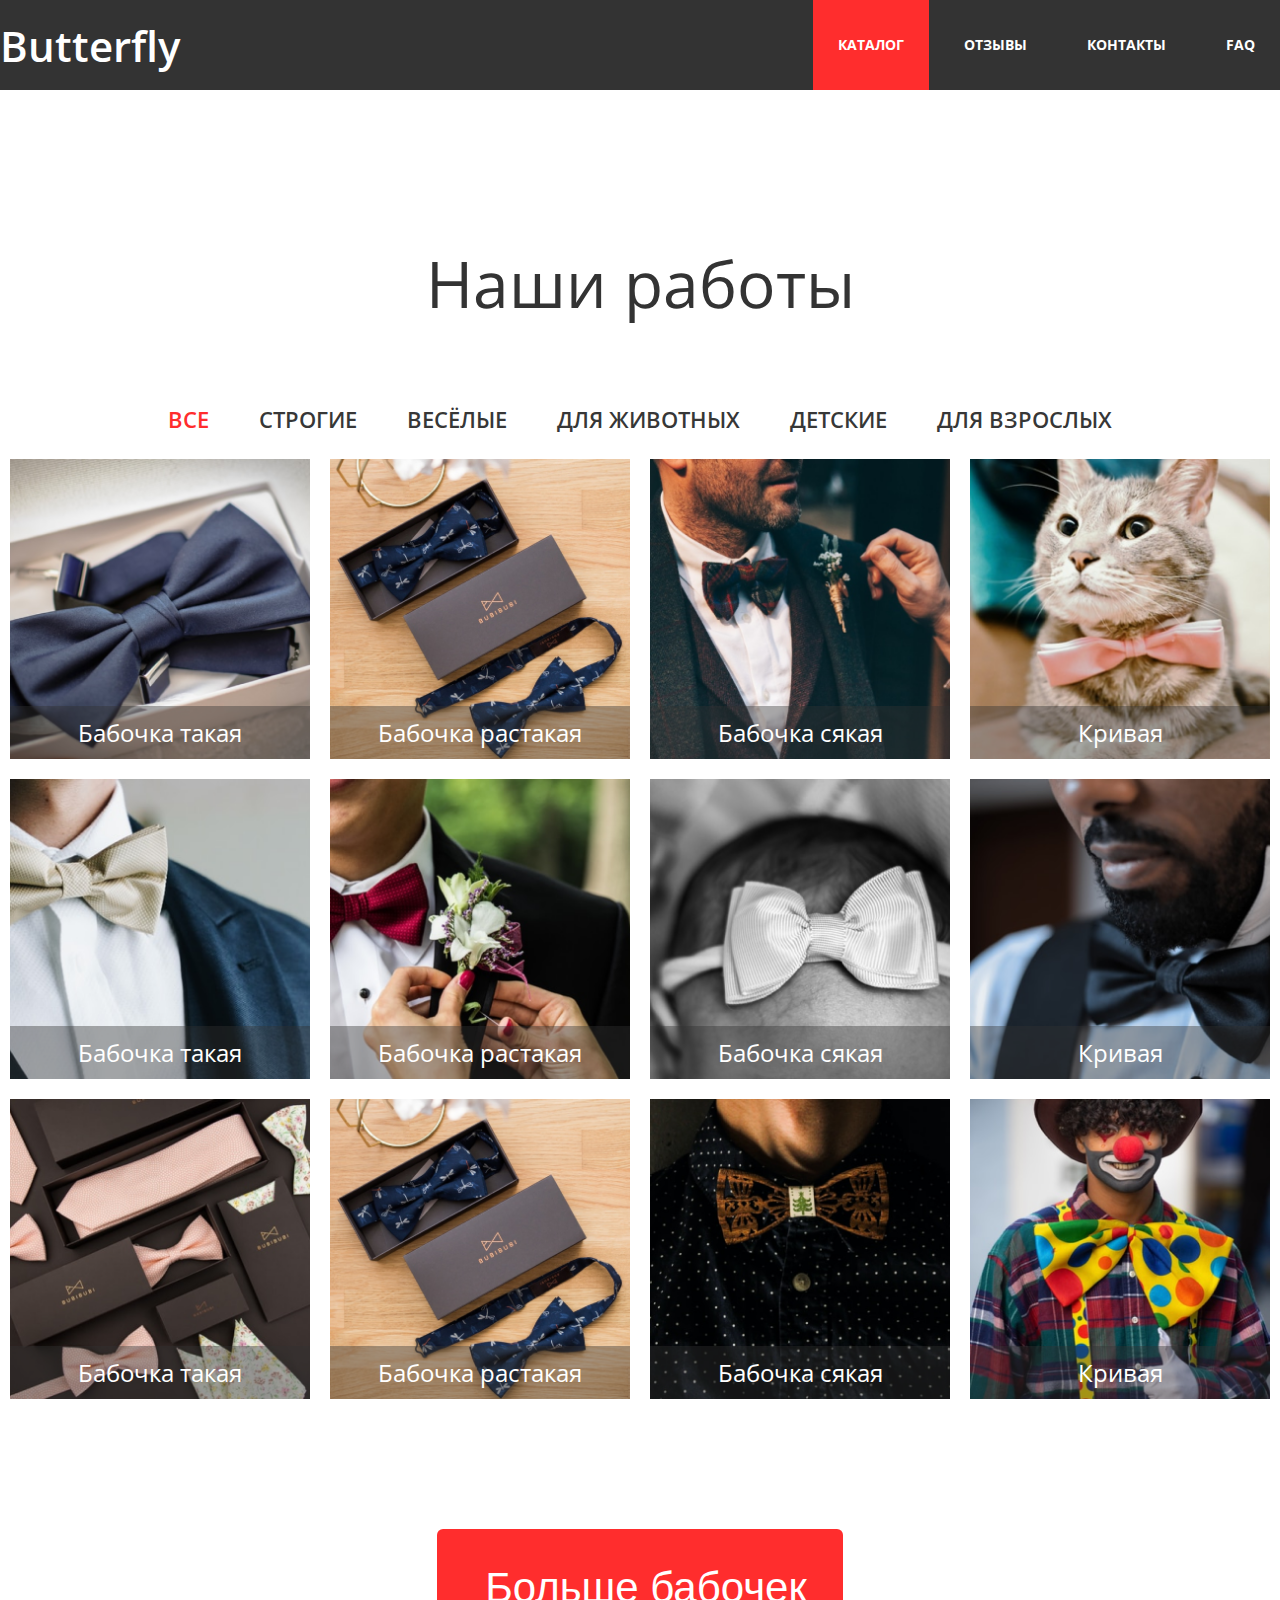
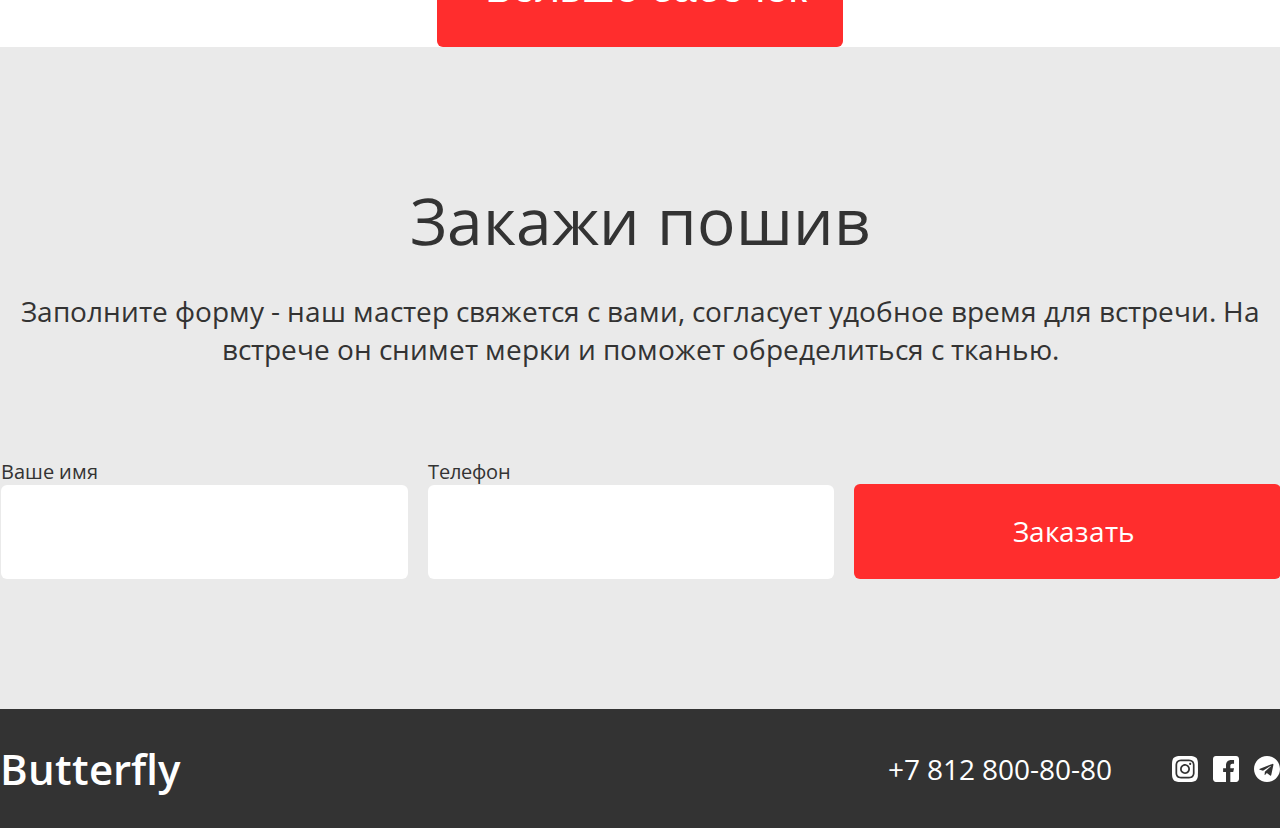
==== commit 9263144d: "доделал AJAX" ====
--- a/www/catalog.html
+++ b/www/catalog.html
@@ -14,14 +14,14 @@
       <div class="header-wrap">
         <a href="index.html" class="logo">Butterfly</a>
         <nav class="main-nav">
-          <ul>
-            <li><a href="catalog.html">Каталог</a></li>
-            <li><a href="reviews.html">Отзывы</a></li>
-            <li><a href="contacts.html">Контакты</a></li>
-            <li><a href="faq.html">FAQ</a></li>
+          <ul class="main-nav-list">
+            <li class="main-nav-item"><a class="main-nav-link active" href="catalog.html">Каталог</a></li>
+            <li class="main-nav-item"><a class="main-nav-link" href="reviews.html">Отзывы</a></li>
+            <li class="main-nav-item"><a class="main-nav-link" href="contacts.html">Контакты</a></li>
+            <li class="main-nav-item"><a class="main-nav-link" href="faq.html">FAQ</a></li>
           </ul>
         </nav>
-        <button class="burger">menu</button>
+        <button class="burger" style="background-image: url(images/hamburger-menu.png);">menu</button>
       </div>
     </div>
 
@@ -57,16 +57,16 @@
         <ul class="catalog-list">
           <li class="catalog-item" data-type="strict">
             <figure class="portfolio-figure">
-            <img src="images/one-butterfly.png" alt="Одна бабочка " class="portfolio-image">
-            <figcaption class="portfolio-desc">Бабочка такая</figcaption>
-          </figure>
-        </li>
+              <img src="images/one-butterfly.png" alt="Одна бабочка " class="portfolio-image">
+              <figcaption class="portfolio-desc">Бабочка такая</figcaption>
+            </figure>
+          </li>
           <li class="catalog-item" data-type="strict">
-            <figure class="portfolio-figure">
-            <img src="images/two-butterfly.jpg" alt="Две бабочки" class="portfolio-image">
-            <figcaption class="portfolio-desc">Бабочка растакая</figcaption>
-          </figure>
-        </li>
+              <figure class="portfolio-figure">
+              <img src="images/two-butterfly.jpg" alt="Две бабочки" class="portfolio-image">
+              <figcaption class="portfolio-desc">Бабочка растакая</figcaption>
+            </figure>
+          </li>
           <li class="catalog-item" data-type="adult">
             <figure class="portfolio-figure">
             <img src="images/men-butterfly.png" alt="Мужская бабочка" class="portfolio-image">
--- a/www/style/style.css
+++ b/www/style/style.css
@@ -146,7 +146,6 @@
 .header-inner {
   max-width: 1288px;
   margin: 0 auto;
-  border: 1px solid red;
 }
 
 .header-wrap {
@@ -156,11 +155,16 @@
 
 .burger {
   display: none;
+  font-size: 0px;
+  width: 30px;
+  height: 30px;
+  border: none;
+  background-color: #333333;
 }
 @media (max-width: 767px) {
   .burger {
     display: block;
-    margin: 20px 0 20px auto;
+    margin: 20px 16px 20px auto;
   }
 }
 
@@ -277,7 +281,6 @@
 .promo-inner {
   max-width: 1288px;
   margin: 0 auto;
-  border: 1px solid red;
 }
 
 .promo-title {
@@ -360,7 +363,6 @@
 .portfolio-inner {
   max-width: 1288px;
   margin: 0 auto;
-  border: 1px solid red;
 }
 
 .portfolio-title {
@@ -456,7 +458,6 @@
 .catalog-inner {
   max-width: 1288px;
   margin: 0 auto;
-  border: 1px solid red;
 }
 
 .catalog-title {
@@ -488,12 +489,42 @@
   margin-top: 80px;
   list-style: none;
 }
+@media (max-width: 1279px) {
+  .filter {
+    width: 100%;
+    margin-top: 70px;
+  }
+}
+@media (max-width: 767px) {
+  .filter {
+    display: block;
+    margin-top: 50px;
+    text-align: center;
+  }
+}
 
 .filter-item {
   margin-left: 50px;
 }
 .filter-item:first-child {
   margin-left: 0;
+}
+@media (max-width: 767px) {
+  .filter-item:first-child {
+    margin-left: 25px;
+  }
+}
+@media (max-width: 767px) {
+  .filter-item {
+    padding: 10px;
+    margin-left: 25px;
+    margin-right: 25px;
+    margin-top: 5px;
+    margin-bottom: 5px;
+    border: 1px solid #000;
+    border-radius: 6px;
+    background-color: #333333;
+  }
 }
 
 .filter-link {
@@ -506,6 +537,11 @@
 }
 .filter-link.active {
   color: #FF2D2D;
+}
+@media (max-width: 767px) {
+  .filter-link {
+    color: #fff;
+  }
 }
 
 .catalog-list {
@@ -523,6 +559,16 @@
   margin-top: 10px;
   margin-bottom: 10px;
 }
+@media (max-width: 1279px) {
+  .catalog-item {
+    flex-basis: 50%;
+  }
+}
+@media (max-width: 767px) {
+  .catalog-item {
+    flex-basis: 100%;
+  }
+}
 
 .order {
   padding: 130px 0;
@@ -532,7 +578,6 @@
 .order-inner {
   max-width: 1288px;
   margin: 0 auto;
-  border: 1px solid red;
 }
 
 .order-title {
@@ -574,11 +619,22 @@
   padding-top: 230px;
   padding-bottom: 130px;
 }
+@media (max-width: 1279px) {
+  .contacts {
+    padding-top: 220px;
+    padding-bottom: 120px;
+  }
+}
+@media (max-width: 767px) {
+  .contacts {
+    padding-top: 200px;
+    padding-bottom: 90px;
+  }
+}
 
 .contacts-inner {
   max-width: 1288px;
   margin: 0 auto;
-  border: 1px solid red;
 }
 
 .contacts-title {
@@ -606,6 +662,11 @@
 .contacts-wrap {
   display: flex;
 }
+@media (max-width: 767px) {
+  .contacts-wrap {
+    display: block;
+  }
+}
 
 .contacts-content {
   display: none;
@@ -623,6 +684,12 @@
 .contacts-text li {
   list-style: none;
   margin-bottom: 20px;
+}
+@media (max-width: 1279px) {
+  .contacts-text {
+    font-size: 18px;
+    line-height: 25px;
+  }
 }
 
 .contacts-visual {
@@ -637,9 +704,32 @@
   padding: 0;
   list-style: none;
 }
+@media (max-width: 1279px) {
+  .tabs {
+    margin-top: 70px;
+  }
+}
+@media (max-width: 767px) {
+  .tabs {
+    display: block;
+    text-align: center;
+    margin-bottom: 10px;
+  }
+}
 
 .tabs-item {
   margin: 0 25px;
+}
+@media (max-width: 767px) {
+  .tabs-item {
+    padding: 10px;
+    margin-top: 5px;
+    margin-bottom: 5px;
+    border: 1px solid #000;
+    border-radius: 6px;
+    color: #fff;
+    background-color: #333333;
+  }
 }
 
 .tabs-link {
@@ -652,6 +742,11 @@
 }
 .tabs-link.active {
   color: red;
+}
+@media (max-width: 767px) {
+  .tabs-link {
+    color: #fff;
+  }
 }
 
 .form {
@@ -731,7 +826,6 @@
 .footer-inner {
   max-width: 1288px;
   margin: 0 auto;
-  border: 1px solid red;
 }
 
 .footer-wrap {
@@ -790,11 +884,22 @@
   padding-top: 240px;
   padding-bottom: 130px;
 }
+@media (max-width: 1279px) {
+  .faq {
+    padding-top: 230px;
+    padding-bottom: 120px;
+  }
+}
+@media (max-width: 767px) {
+  .faq {
+    padding-top: 200px;
+    padding-bottom: 90px;
+  }
+}
 
 .faq-inner {
   max-width: 1288px;
   margin: 0 auto;
-  border: 1px solid red;
 }
 
 .faq-title {
@@ -817,6 +922,16 @@
   .faq-title {
     font-size: 36px;
     line-height: 49px;
+  }
+}
+@media (max-width: 1279px) {
+  .faq-title {
+    margin-bottom: 70px;
+  }
+}
+@media (max-width: 767px) {
+  .faq-title {
+    margin-bottom: 50px;
   }
 }
 
@@ -840,6 +955,18 @@
   border: none;
   cursor: pointer;
 }
+@media (max-width: 1279px) {
+  .accordeon-question {
+    font-size: 32px;
+    line-height: 44px;
+  }
+}
+@media (max-width: 767px) {
+  .accordeon-question {
+    font-size: 20px;
+    line-height: 27px;
+  }
+}
 
 .accordeon-answear {
   display: none;
@@ -850,12 +977,27 @@
   padding-bottom: 25px;
   padding-left: 25px;
 }
+@media (max-width: 1279px) {
+  .accordeon-answear {
+    font-size: 16px;
+    line-height: 22px;
+  }
+}
+@media (max-width: 767px) {
+  .accordeon-answear {
+    font-size: 14px;
+    line-height: 19px;
+    padding-top: 15px;
+    padding-bottom: 15px;
+    padding-left: 15px;
+  }
+}
 
 .accordeon-icon {
   position: absolute;
   width: 40px;
   height: 40px;
-  left: 1206.11px;
+  right: 1.116px;
   top: 31px;
 }
 
@@ -868,11 +1010,22 @@
   padding-top: 240px;
   padding-bottom: 130px;
 }
+@media (max-width: 1279px) {
+  .reviews {
+    padding-top: 230px;
+    padding-bottom: 120px;
+  }
+}
+@media (max-width: 767px) {
+  .reviews {
+    padding-top: 200px;
+    padding-bottom: 90px;
+  }
+}
 
 .reviews-inner {
   max-width: 1288px;
   margin: 0 auto;
-  border: 1px solid red;
 }
 
 .reviews-title {
@@ -902,11 +1055,20 @@
   width: 66.66%;
   margin: 70px auto 0;
 }
+@media (max-width: 1279px) {
+  .reviews-wrap {
+    margin-top: 70px;
+  }
+}
+@media (max-width: 767px) {
+  .reviews-wrap {
+    width: 304px;
+  }
+}
 
 .reviews-ava {
   flex-basis: 37, 5%;
 }
-
 .reviews-photo {
   width: 304px;
   height: 304px;
@@ -920,6 +1082,18 @@
 .review-name {
   font-size: 48px;
   line-height: 65px;
+}
+@media (max-width: 1279px) {
+  .review-name {
+    font-size: 36px;
+    line-height: 49px;
+  }
+}
+@media (max-width: 767px) {
+  .review-name {
+    font-size: 24px;
+    line-height: 33px;
+  }
 }
 
 .review-quote {
@@ -927,10 +1101,29 @@
   font-size: 24px;
   line-height: 33px;
 }
+@media (max-width: 1279px) {
+  .review-quote {
+    margin: 20px 0 0 0;
+    font-size: 18px;
+    line-height: 25px;
+  }
+}
+@media (max-width: 767px) {
+  .review-quote {
+    margin: 10px 0 0 0;
+    font-size: 16px;
+    line-height: 22px;
+  }
+}
 
 .reviews-slider {
   position: relative;
   display: flex !important;
+}
+@media (max-width: 767px) {
+  .reviews-slider {
+    display: block !important;
+  }
 }
 
 .slick-arrow {
@@ -950,10 +1143,34 @@
   background-image: url("../images/arrow-prev.png");
   left: -198px;
 }
+@media (max-width: 1279px) {
+  .slick-prev {
+    left: -90px;
+  }
+}
+@media (max-width: 767px) {
+  .slick-prev {
+    left: -80px;
+    margin-top: 403px;
+    margin-bottom: 103px;
+  }
+}
 
 .slick-next {
   background-image: url("../images/arrow-next.png");
   right: -198px;
+}
+@media (max-width: 1279px) {
+  .slick-next {
+    right: -90px;
+  }
+}
+@media (max-width: 767px) {
+  .slick-next {
+    right: -80px;
+    margin-top: 403px;
+    margin-bottom: 103px;
+  }
 }
 
 .slick-dots {
@@ -979,4 +1196,4 @@
   background-color: rgba(0, 0, 0, 0);
   cursor: pointer;
 }
-/*# sourceMappingURL=[data-uri] */
+/*# sourceMappingURL=[data-uri] */
